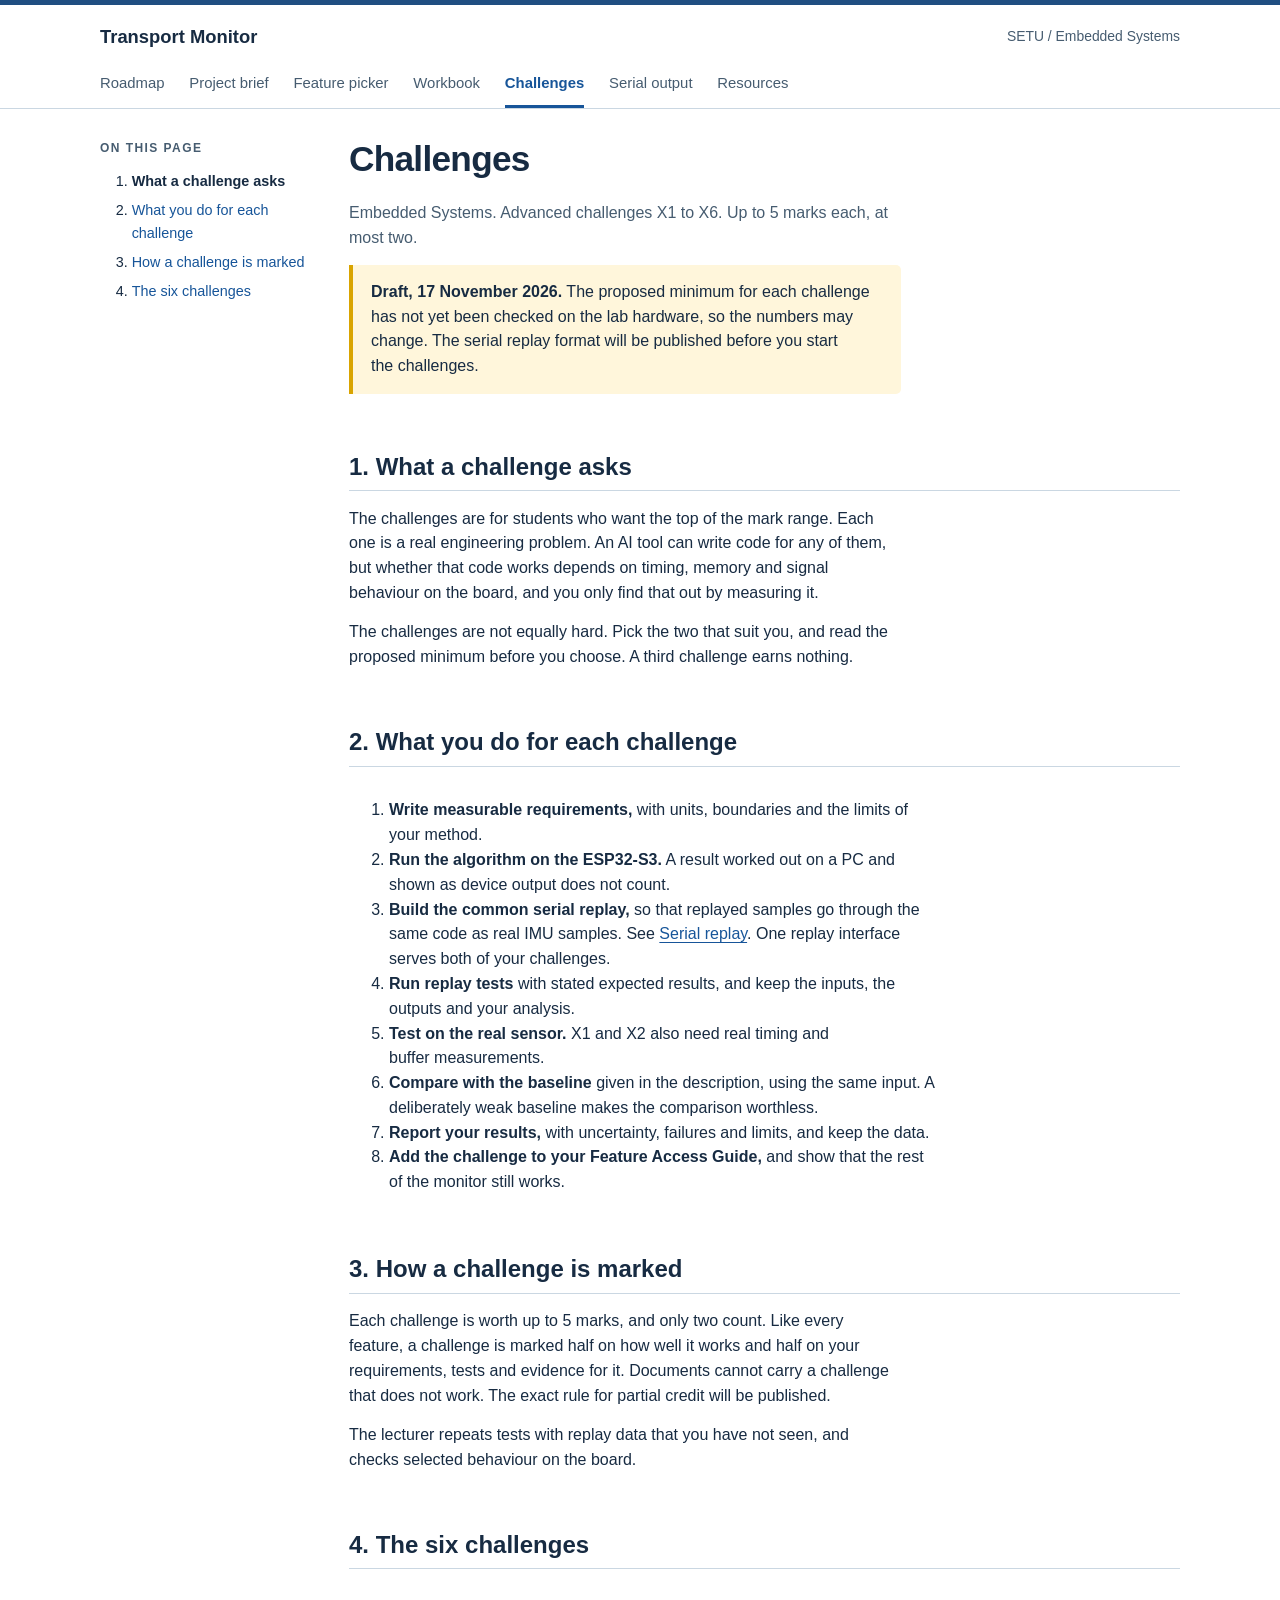
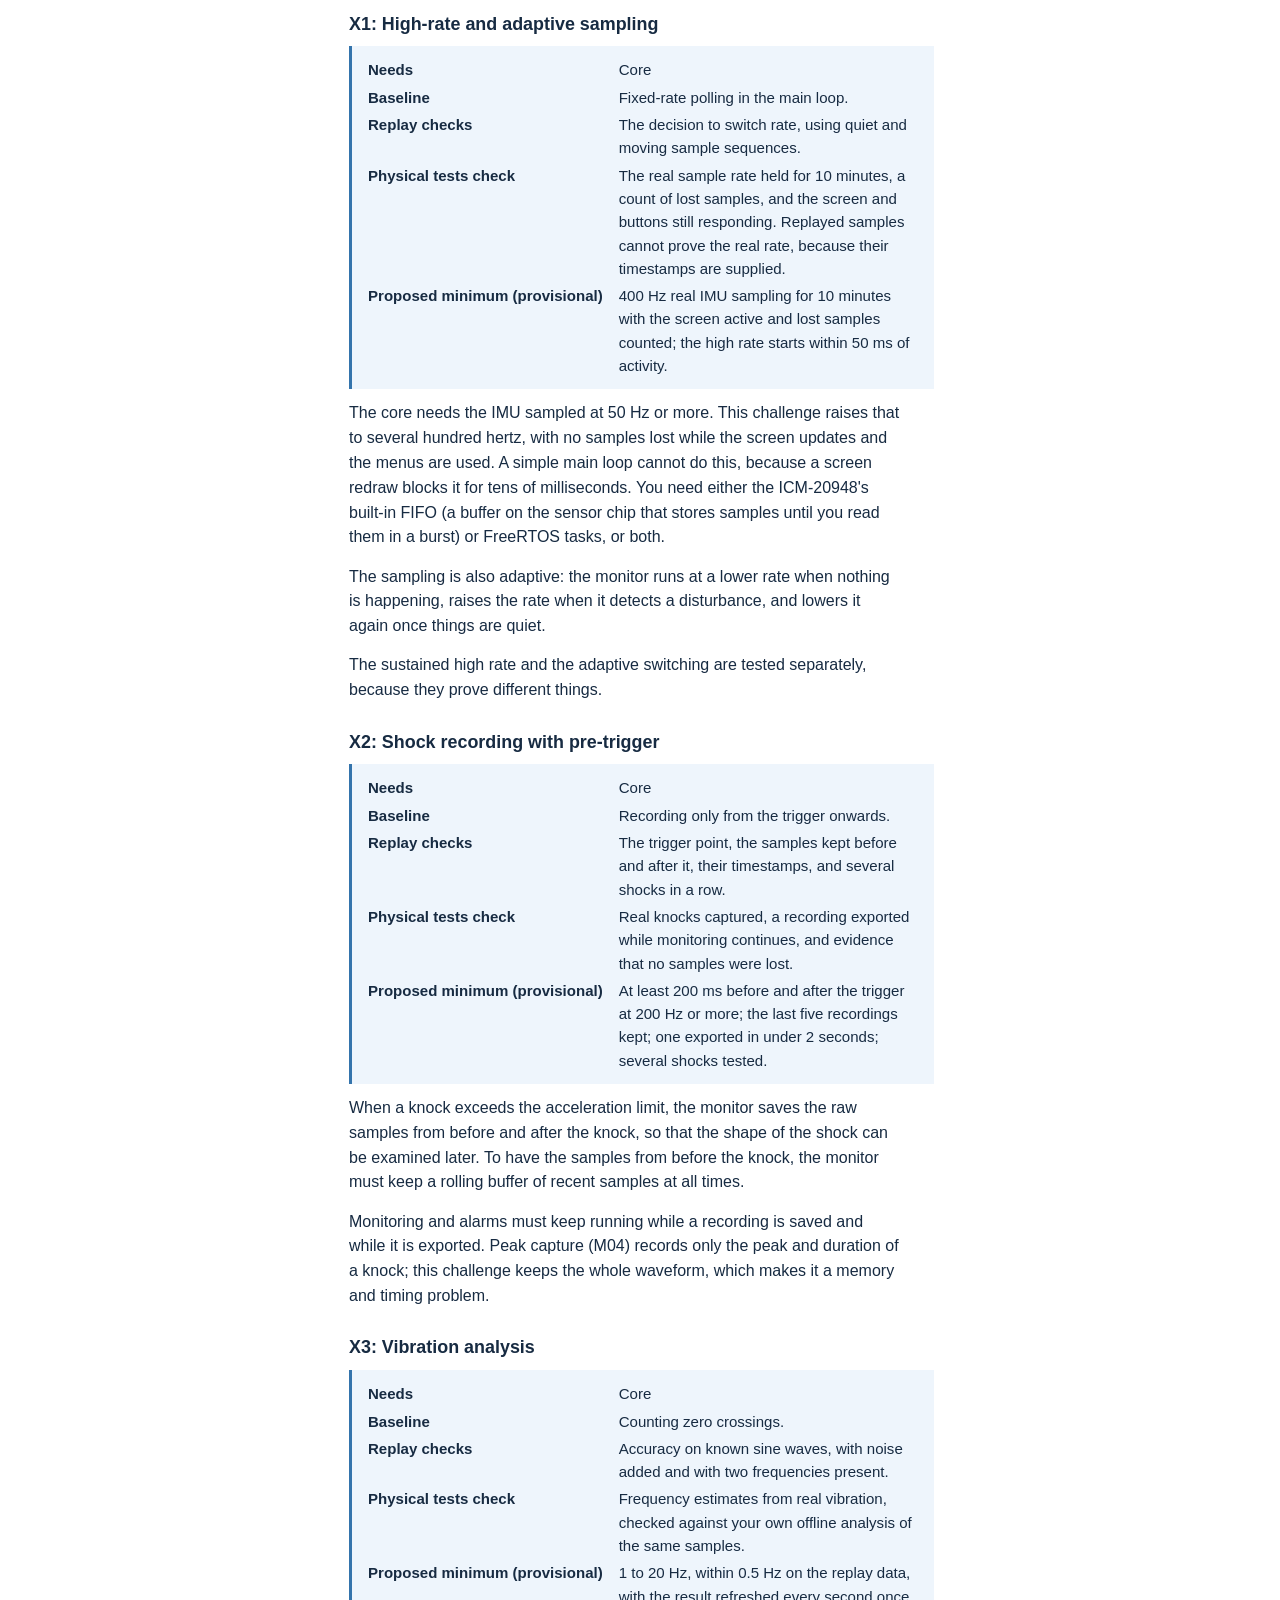
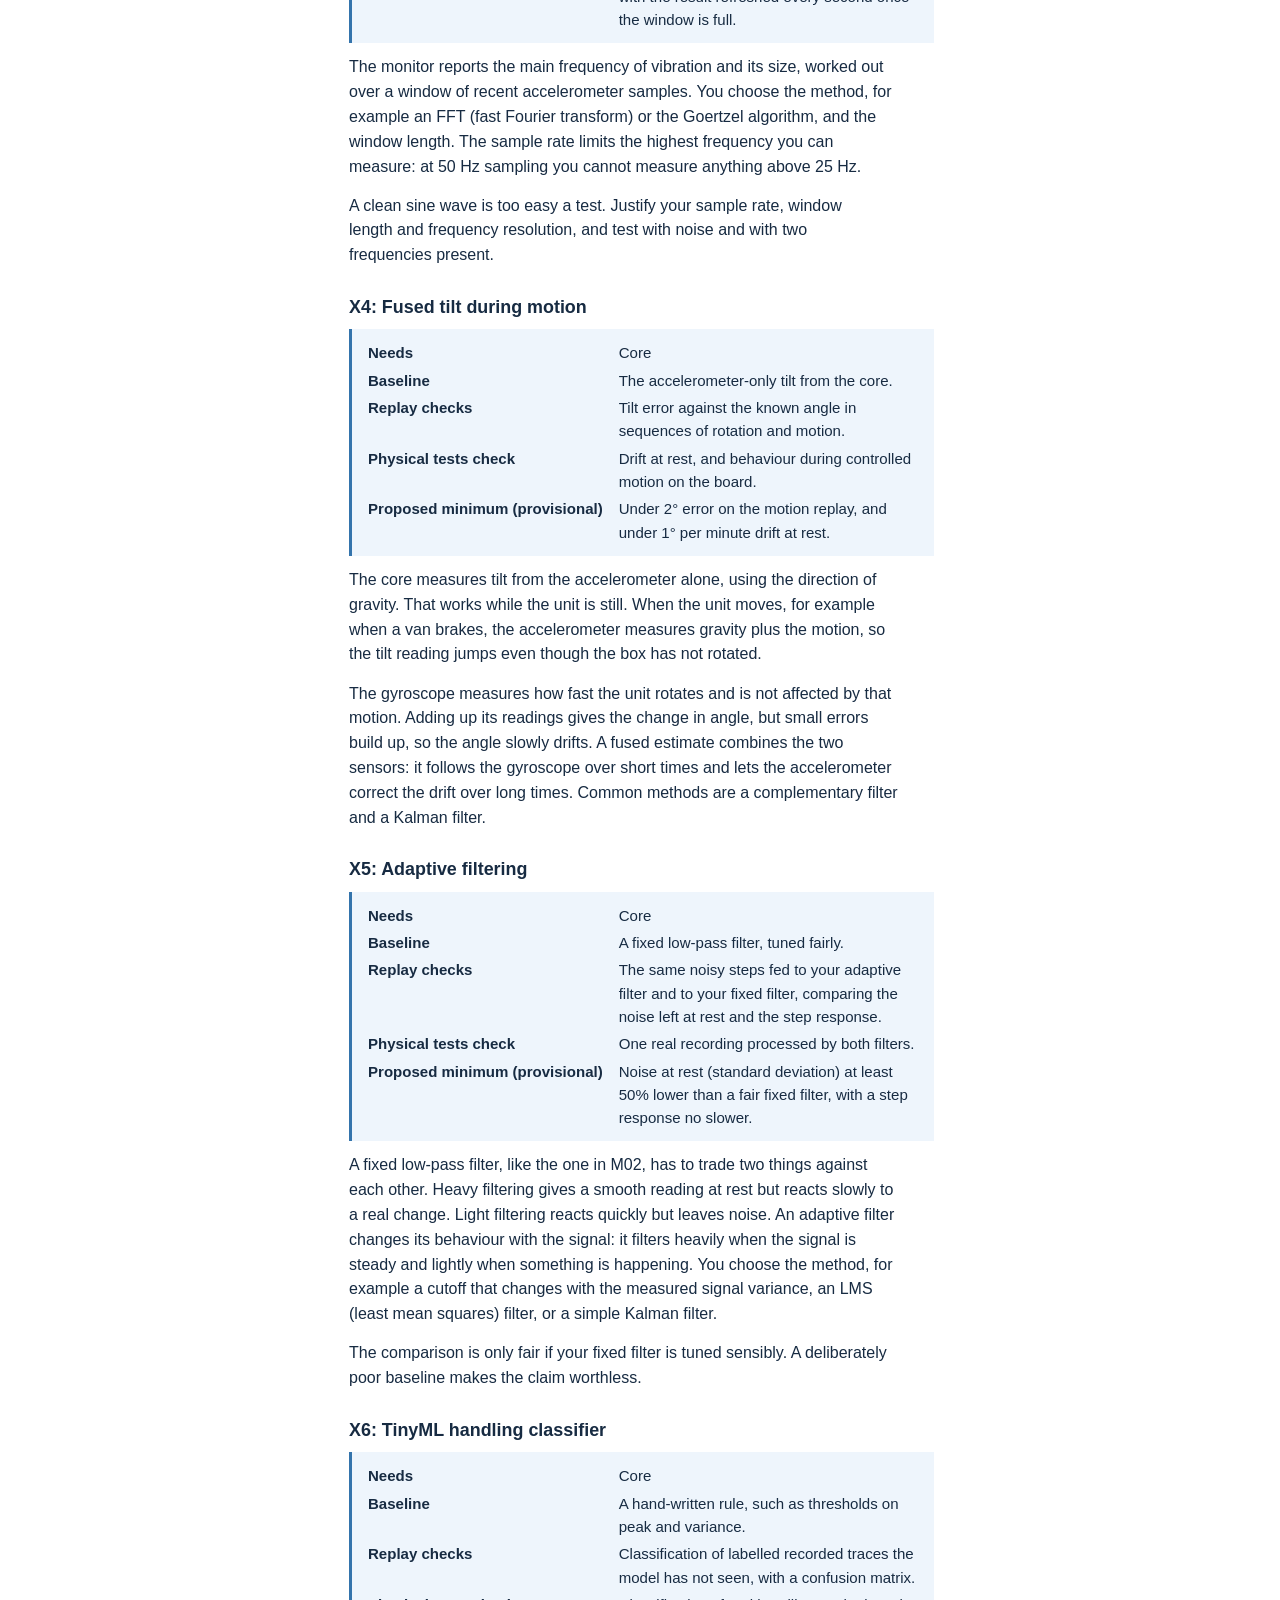
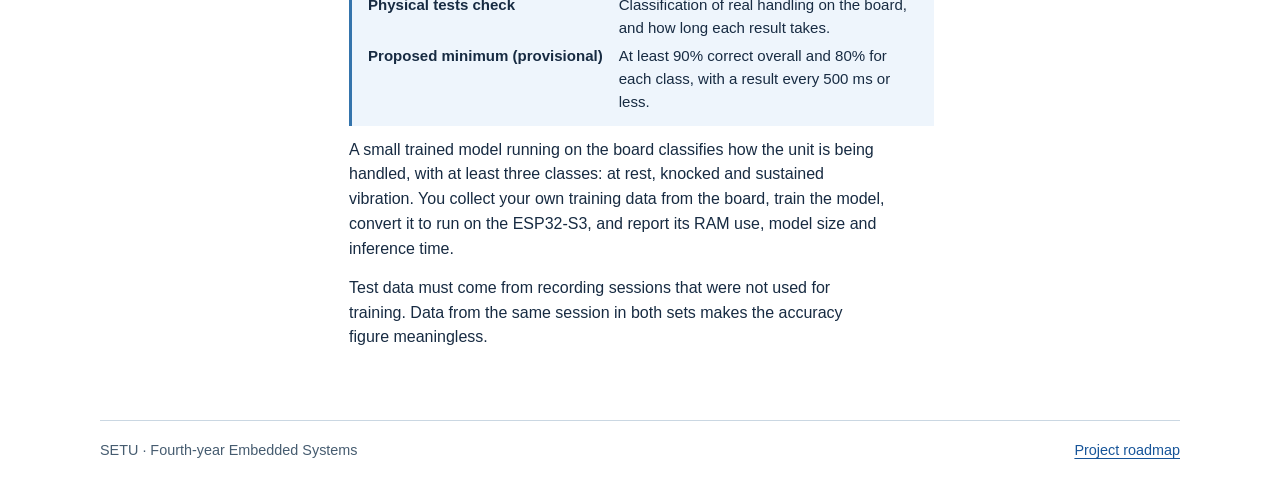
==== advanced.html @ 6c2f84ed "Follow the 17 Nov handoff and the 18 Nov standard feature rules Core and standard features are now t" ====
<!doctype html>
<html lang="en"><head><meta charset="utf-8"><meta name="viewport" content="width=device-width, initial-scale=1"><title>Challenges | Transport Monitor</title><link rel="icon" href="favicon.svg" type="image/svg+xml"><link rel="stylesheet" href="guide.css"></head>
<body><a class="skip" href="#main">Skip to content</a><header><div class="mast"><a href="index.html" class="brand">Transport Monitor</a><span>SETU / Embedded Systems</span></div><nav class="tabs" aria-label="Project guide"><a href="index.html">Roadmap</a><a href="brief.html">Project brief</a><a href="picker.html">Feature picker</a><a href="workbook.html">Workbook</a><a href="advanced.html" aria-current="page">Challenges</a><a href="protocol.html">Serial output</a><a href="resources.html">Resources</a></nav></header>
<main id="main" class="doc">

<h1>Challenges</h1>
<p class="sub">Embedded Systems. Advanced challenges X1 to X6. Up to 5 marks each, at most two.</p>

<p class="draft"><strong>Draft, 17 November 2026.</strong> The proposed minimum for each challenge has not yet been checked on the lab hardware, so the numbers may change. The serial replay format will be published before you start the challenges.</p>

<nav aria-label="Challenges contents">
<ol>
  <li><a href="#what">What a challenge asks</a></li>
  <li><a href="#each">What you do for each challenge</a></li>
  <li><a href="#marks">How a challenge is marked</a></li>
  <li><a href="#list">The six challenges</a></li>
</ol>
</nav>

<h2 id="what">1. What a challenge asks</h2>
<p>The challenges are for students who want the top of the mark range. Each one is a real engineering problem. An AI tool can write code for any of them, but whether that code works depends on timing, memory and signal behaviour on the board, and you only find that out by measuring it.</p>
<p>The challenges are not equally hard. Pick the two that suit you, and read the proposed minimum before you choose. A third challenge earns nothing.</p>

<h2 id="each">2. What you do for each challenge</h2>
<ol>
  <li><strong>Write measurable requirements,</strong> with units, boundaries and the limits of your method.</li>
  <li><strong>Run the algorithm on the ESP32-S3.</strong> A result worked out on a PC and shown as device output does not count.</li>
  <li><strong>Build the common serial replay,</strong> so that replayed samples go through the same code as real IMU samples. See <a href="protocol.html#replay">Serial replay</a>. One replay interface serves both of your challenges.</li>
  <li><strong>Run replay tests</strong> with stated expected results, and keep the inputs, the outputs and your analysis.</li>
  <li><strong>Test on the real sensor.</strong> X1 and X2 also need real timing and buffer measurements.</li>
  <li><strong>Compare with the baseline</strong> given in the description, using the same input. A deliberately weak baseline makes the comparison worthless.</li>
  <li><strong>Report your results,</strong> with uncertainty, failures and limits, and keep the data.</li>
  <li><strong>Add the challenge to your Feature Access Guide,</strong> and show that the rest of the monitor still works.</li>
</ol>

<h2 id="marks">3. How a challenge is marked</h2>
<p>Each challenge is worth up to 5 marks, and only two count. Like every feature, a challenge is marked half on how well it works and half on your requirements, tests and evidence for it. Documents cannot carry a challenge that does not work. The exact rule for partial credit will be published.</p>
<p>The lecturer repeats tests with replay data that you have not seen, and checks selected behaviour on the board.</p>

<h2 id="list">4. The six challenges</h2>
<noscript>Enable JavaScript to read the challenge descriptions.</noscript>
<div data-catalog="Challenges"></div>

</main><footer>SETU · Fourth-year Embedded Systems <a href="index.html">Project roadmap</a></footer><script src="page.js"></script><script src="features.js"></script><script src="catalog.js"></script></body></html>
---- guide.css ----
:root { color-scheme: light; --ink:#172b42; --muted:#465c70; --blue:#175599; --line:#cad7e2; --tint:#eef5fc;
  --blue-deep:#073767; --masthead:#204e81; --rule-blue:#3474ac; --focus:#ad5b00;
  --draft:#fff6db; --draft-rule:#d9a400; --code:#f0f4f7; --panel:#f3f7fb;
  --field:#97aabc; --button-border:#a7bdd1; --handin-border:#9eb6ce;
  --progress:#173b60; --progress-fill:#86cdbf; }
* { box-sizing:border-box }
body { margin:0; color:var(--ink); background:#fff; font:16px/1.55 "Segoe UI",Arial,sans-serif }
a { color:var(--blue); text-underline-offset:.18em }
a:hover { color:var(--blue-deep) }
:focus-visible { outline:3px solid var(--focus); outline-offset:3px }
header { border-top:5px solid var(--masthead); border-bottom:1px solid var(--line) }
.mast,.tabs,main,footer { width:min(100% - 40px,1080px); margin:auto }
.mast,.tabs { display:flex; align-items:center }
.mast { justify-content:space-between; padding:18px 0 10px; gap:10px }
.mast span,small,time { color:var(--muted); font-size:.87rem }
.brand { font-size:1.15rem; font-weight:750; text-decoration:none; color:var(--ink) }
.tabs { gap:1.55rem; flex-wrap:wrap }
.tabs a { text-decoration:none; font-size:.93rem; padding:10px 0; border-bottom:3px solid transparent; color:var(--muted) }
.tabs a[aria-current] { color:var(--blue); border-color:var(--blue); font-weight:700 }
main { padding:30px 0 55px }
footer { border-top:1px solid var(--line); padding:18px 0 30px; display:flex; justify-content:space-between; gap:12px; color:var(--muted); font-size:.9rem }
h1,h2,h3,p { margin:0 0 .65em }
h1 { font-size:clamp(1.75rem,3.4vw,2.2rem); line-height:1.12; letter-spacing:-.02em }
h2 { font-size:1.5rem; line-height:1.25; margin-top:1.8em; padding-bottom:.35em; border-bottom:1px solid var(--line) }
h3 { font-size:1.12rem; margin-top:1.25em }
/* Segoe UI averages about 0.8ch per character, so 62ch holds roughly 75 characters a line. */
p,li { max-width:62ch; text-wrap:pretty } p { margin-bottom:.9em }
h1,h2,h3 { text-wrap:balance }
.hero { display:grid; grid-template-columns:1.9fr 1fr; align-items:end; gap:36px; padding:0 0 22px }
.hero h1 { font-size:clamp(2rem,4.2vw,2.7rem); letter-spacing:-.03em; margin-bottom:.25em }
.hero p:last-child,.intro { font-size:1.12rem; color:var(--muted); max-width:63ch }
.instrument { border-left:3px solid var(--rule-blue); padding:16px 20px; background:var(--tint); display:grid; gap:4px; font-size:.9rem }
.instrument b { color:var(--muted); font-size:.8rem }.instrument strong { font-size:1.05rem }
.progress { background:var(--progress); color:white; padding:13px 22px; border-radius:8px; font-size:.94rem; display:flex; gap:16px; align-items:center; justify-content:space-between }
.progress a,.progress small { color:#d9eaff }.progress p { margin:2px 0 }.progress small { display:block }
progress { width:200px; height:10px; appearance:none; -webkit-appearance:none; border:0; border-radius:7px; overflow:hidden; background:#ffffff38; color:var(--progress-fill) }
progress::-webkit-progress-bar { background:#ffffff38 } progress::-webkit-progress-value { background:var(--progress-fill) } progress::-moz-progress-bar { background:var(--progress-fill) }
.milestone { display:grid; grid-template-columns:minmax(175px,1fr) 3fr; gap:30px; margin-top:32px; padding:8px 0 22px; border-bottom:1px solid var(--line) }
.part h2,.plan h2 { margin:0 0 8px; border:0 }.part strong { color:var(--muted); font-size:.95rem }
.step { display:flex; gap:15px; padding:14px 2px; border-top:1px solid var(--line) }
.step input,.option input { width:1.12rem; height:1.12rem; accent-color:var(--blue); flex:none; margin-top:5px }
.step h3,.change h3,.downloads h3 { margin:0 0 4px }.step p { margin:0 0 4px }
.step a { font-size:.9rem; margin-right:1.1em; display:inline-block; padding:3px 0 }
/* The current step: the first one not yet ticked. A tint row and a stronger first link show where to start. */
.step.current { background:var(--tint); padding-left:12px; padding-right:12px; border-top-color:transparent; border-radius:5px }
.step.current h3::after { content:"Next"; margin-left:10px; padding:1px 8px; border-radius:9px; background:var(--ink); color:#fff; font-size:.75rem; font-weight:650; vertical-align:3px }
.step.current a:first-of-type { font-weight:650 }.step:has(:checked) h3 { color:#476357 }
.handin,.box,.draft,.change { background:var(--tint); padding:15px 18px; border-radius:5px }
.handin { border-radius:0 5px 5px 0; background:#fff; border:1px solid var(--handin-border); border-left:5px solid var(--blue); margin-top:6px }
.handin b { display:block; font-size:.75rem; letter-spacing:.1em; text-transform:uppercase; color:var(--ink) }
.handin p { margin:2px 0; font-weight:600 }
.tba { display:inline-block; padding:1px 7px; border-radius:3px; background:var(--draft); color:var(--ink); font-size:.82rem; font-weight:600 }
.handin .deadline { display:inline-block; margin-top:6px; padding:2px 9px; border-radius:3px; background:var(--draft); color:var(--ink); font-size:.88rem }
.draft { border-left:4px solid var(--draft-rule); border-radius:0 5px 5px 0 } p.draft { max-width:62ch }.draft { background:var(--draft) }.sub { color:var(--muted) }
main nav ol { columns:2; background:var(--panel); padding:16px 16px 16px 44px; column-gap:2.8em }
main nav li { break-inside:avoid; margin:3px 0 }
table { border-collapse:collapse; width:100%; margin:10px 0 18px; font-size:.94rem }
td,th { padding:8px 10px; border:1px solid var(--line); text-align:left; vertical-align:top; overflow-wrap:break-word }
td:first-child code,th code { white-space:nowrap }
th { background:var(--tint) } .id { font-weight:650 }
code,pre { font-family:Consolas,monospace; background:var(--code); overflow-wrap:anywhere } code { padding:.08em .2em } pre { white-space:pre-wrap; padding:14px }
.picker-layout { display:grid; grid-template-columns:1fr minmax(235px,31%); gap:32px; align-items:start }
.plan { position:sticky; top:12px; padding:18px; background:var(--tint); border-top:3px solid var(--blue); border-radius:0 0 4px 4px; max-height:95vh; overflow:auto }
.plan p,.option small { font-size:.92rem }.option { display:flex; gap:12px; align-items:flex-start; border-top:1px solid var(--line); padding:10px 0; cursor:pointer }.option small { display:block; color:var(--muted) }
#options h2 { margin-top:1.2em }.plan button { background:var(--blue); color:white; border:0; padding:11px 15px; border-radius:4px; font:inherit; font-weight:650; cursor:pointer }
button:disabled { opacity:.55; cursor:default } .plan a { font-size:.9rem }.plan fieldset { border:1px solid var(--line); margin:0 0 12px }.plan fieldset label { display:block }
.downloads { display:grid; grid-template-columns:1fr 1fr; gap:20px }.downloads article { border:1px solid var(--line); border-radius:6px; padding:20px }
.skip { position:absolute; left:-100vw }.skip:focus { left:10px; background:white; padding:10px }
/* Long reference pages: contents list beside the text on wide screens. */
.pre-tools { display:flex; gap:6px; justify-content:flex-end; margin-bottom:-1px }
.pre-tools button { font:inherit; font-size:.8rem; color:var(--blue); background:var(--code); border:1px solid var(--line); border-bottom:0; border-radius:4px 4px 0 0; padding:3px 10px; cursor:pointer }
.pre-tools button:hover { background:var(--tint) } .pre-tools + pre { margin-top:0 } pre.formatted { white-space:pre; overflow-x:auto }
.toc-title { display:none }
.to-top { position:fixed; right:16px; bottom:16px; background:var(--blue); color:#fff; padding:8px 13px; border-radius:20px; font-size:.87rem; text-decoration:none; box-shadow:0 2px 8px #0003; opacity:0; pointer-events:none; transition:opacity .2s }
.to-top.show { opacity:1; pointer-events:auto } .to-top:hover { color:#fff; background:var(--blue-deep) }
@media(min-width:1000px) {
  main.doc { display:grid; grid-template-columns:205px minmax(0,1fr); column-gap:44px; align-items:start }
  main.doc > * { grid-column:2; min-width:0 }
  main.doc > nav { grid-column:1; grid-row:1 / span 400; position:sticky; top:14px; max-height:calc(100vh - 28px); overflow:auto; font-size:.9rem }
  main.doc > nav ol { columns:1; background:none; padding:0 0 0 2.2em; margin:0 }
  main.doc > nav a { text-decoration:none; display:block; padding:2px 0 } main.doc > nav a:hover { text-decoration:underline }
  main.doc > nav a[aria-current] { font-weight:700; color:var(--ink) }
  .toc-title { display:block; font-size:.75rem; font-weight:750; letter-spacing:.12em; text-transform:uppercase; color:var(--muted); margin-bottom:8px }
  .to-top { display:none }
}
table.catalog { table-layout:fixed } table.catalog th:first-child { width:6.2rem } table.catalog th:nth-child(3) { width:15rem } table.catalog th:nth-child(4) { width:9.5rem }
.challenge { margin-top:1.6em } .challenge h3 { margin-bottom:8px }
.facts { display:grid; grid-template-columns:max-content 1fr; gap:4px 16px; margin:0 0 12px; padding:12px 16px; background:var(--tint); border-left:3px solid var(--rule-blue); font-size:.94rem; max-width:70ch }
.facts dt { font-weight:650 } .facts dd { margin:0 }
/* Feature picker */
.option small:empty { display:none } .option-link { display:block; font-size:.9rem; margin:-4px 0 10px 2.05rem }
.cap-note { background:var(--draft); padding:9px 12px; border-radius:4px; font-size:.92rem }
.marks { width:100%; margin:6px 0 10px; font-size:.9rem } .marks td,.marks th { border:0; border-bottom:1px solid var(--line); padding:5px 4px; background:none } .marks td:last-child { text-align:right; white-space:nowrap } .marks tr.total td { font-weight:700; border-bottom:0 } .marks tr.off td { color:var(--muted) }
.plan .note { font-size:.86rem; color:var(--muted) } .plan button { width:100%; margin:4px 0 8px }
/* The workbook button and the reason it is disabled stay in view at the bottom of the plan panel when the panel scrolls. */
.plan-action { position:sticky; bottom:-18px; margin:12px -18px -18px; padding:10px 18px 6px; background:var(--tint); border-top:1px solid var(--line) }
.plan-action p:empty { display:none } .plan-action p { margin:0 0 6px; font-size:.9rem }
/* Phones: the plan sits far below the options, so a bar at the bottom of the screen shows the count after each tick. */
.plan-bar { display:none }
@media(min-width:721px) { .narrow-only { display:none } }
@media(max-width:720px) {
  .plan-bar { display:flex; justify-content:space-between; align-items:center; gap:12px; position:fixed; left:0; right:0; bottom:0; padding:10px 20px; background:var(--progress); color:#fff; font-size:.92rem; z-index:2 }
  .plan-bar a { color:#d9eaff; padding:4px 0 } body:has(.plan-bar) { padding-bottom:52px }
  .plan-action { position:static; margin:12px 0 0; padding:10px 0 0; background:none }
}
@media(max-width:720px) { .hero,.milestone,.picker-layout,.downloads { grid-template-columns:1fr; gap:12px }.mast { flex-wrap:wrap }.tabs { gap:2px 14px }.tabs a { padding:5px 0 }.progress { align-items:flex-start; flex-direction:column }.plan { position:static; max-height:none }.instrument { padding:12px 16px }.milestone { margin-top:20px }.hero { padding-bottom:18px } main { padding-top:24px } main nav ol { columns:1 } footer { flex-wrap:wrap } td,th { padding:5px; font-size:.86rem } table { display:block; overflow-x:auto } table.catalog { display:table; table-layout:auto } table.catalog th { width:auto !important } .facts { grid-template-columns:1fr; gap:0 } .facts dd { margin-bottom:6px } progress { width:100% } .progress > div:last-child { width:100% } }
@media print { header,footer,.skip,.progress,.plan button { display:none } main { width:100%; padding:0 } h2,h3 { break-after:avoid } tr,.step { break-inside:avoid } }
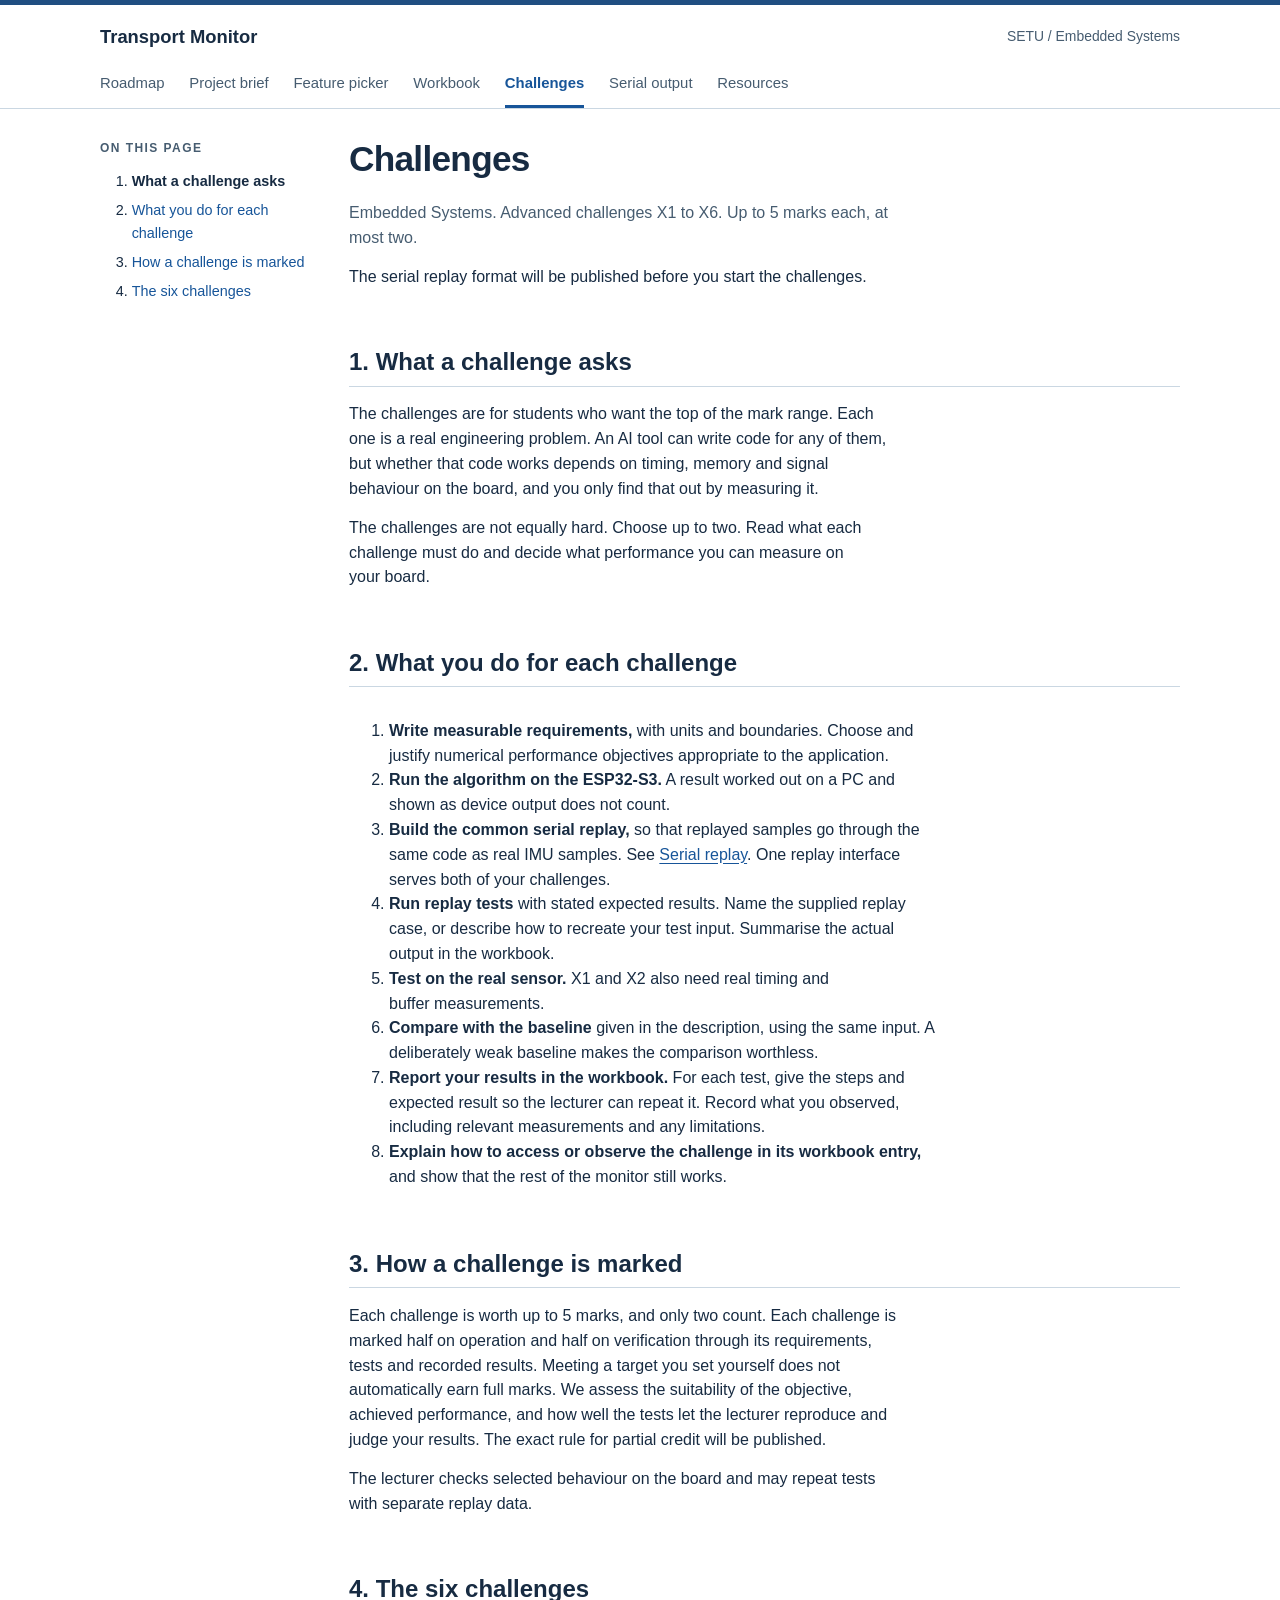
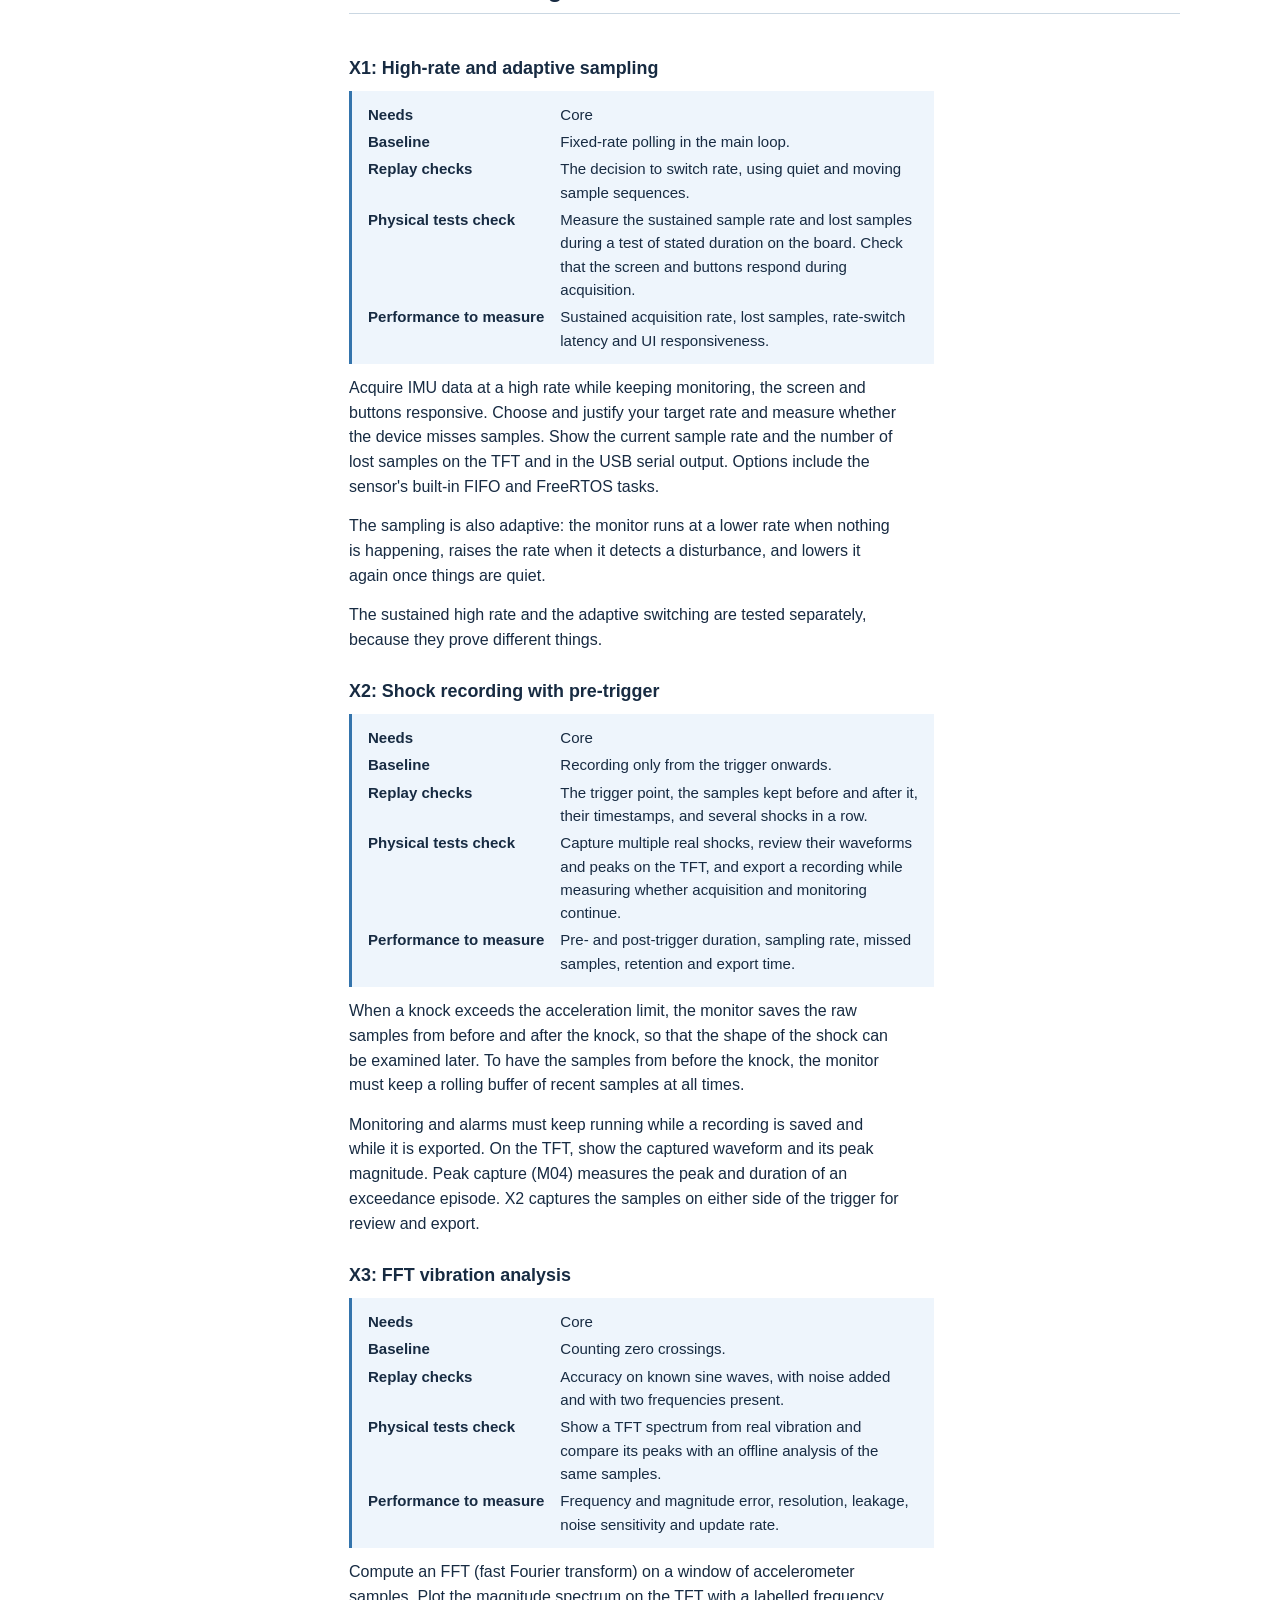
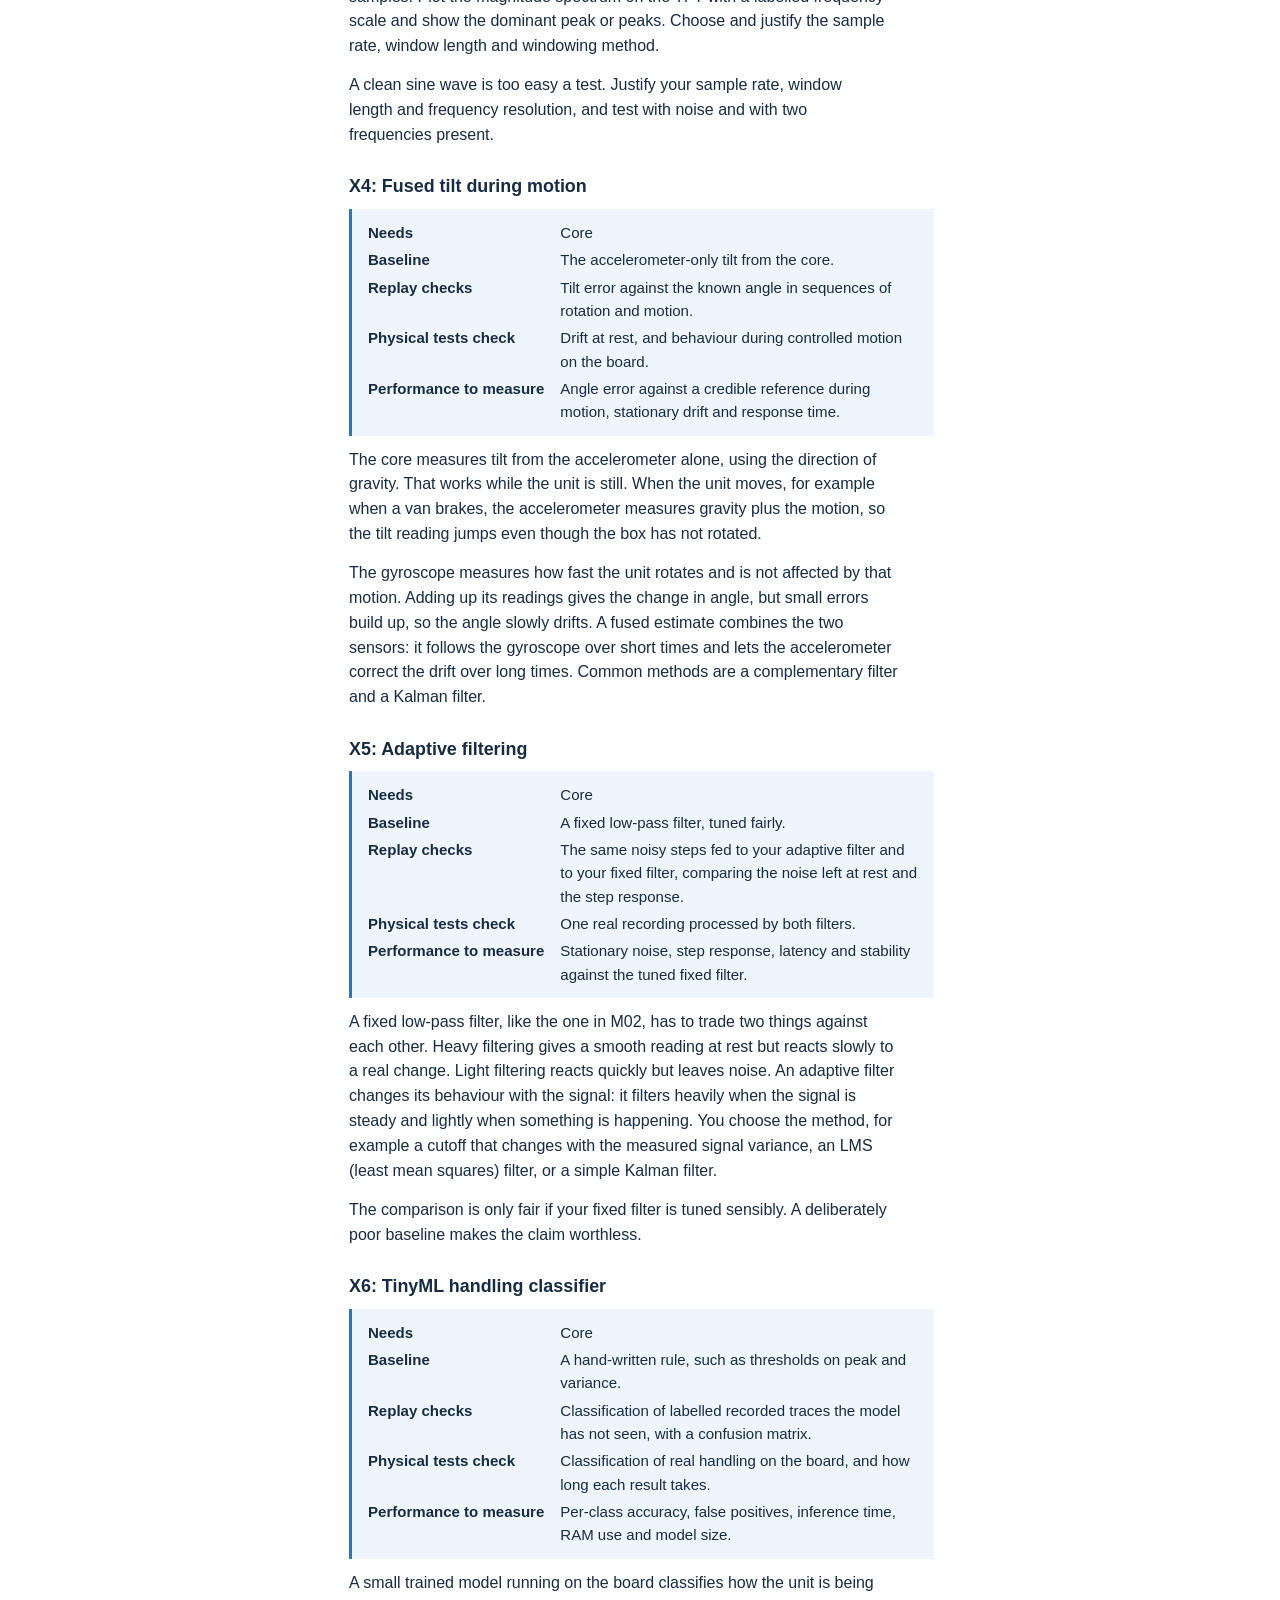
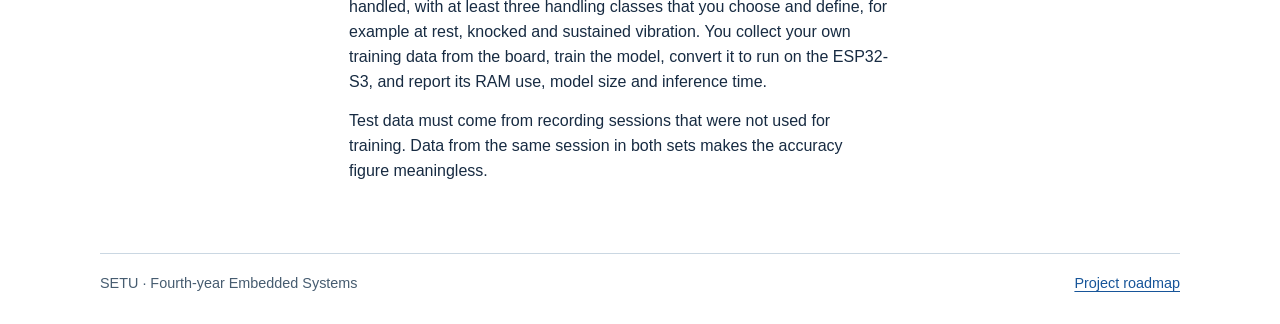
==== commit 39fb220a: "Two-part project: Part 1 basic monitor, Part 2 extension (24 Nov 2026)" ====
--- a/advanced.html
+++ b/advanced.html
@@ -6,7 +6,7 @@
 <h1>Challenges</h1>
 <p class="sub">Embedded Systems. Advanced challenges X1 to X6. Up to 5 marks each, at most two.</p>
 
-<p class="draft"><strong>Draft, 17 November 2026.</strong> The proposed minimum for each challenge has not yet been checked on the lab hardware, so the numbers may change. The serial replay format will be published before you start the challenges.</p>
+<p>The serial replay format will be published before you start the challenges.</p>
 
 <nav aria-label="Challenges contents">
 <ol>
@@ -19,23 +19,23 @@
 
 <h2 id="what">1. What a challenge asks</h2>
 <p>The challenges are for students who want the top of the mark range. Each one is a real engineering problem. An AI tool can write code for any of them, but whether that code works depends on timing, memory and signal behaviour on the board, and you only find that out by measuring it.</p>
-<p>The challenges are not equally hard. Pick the two that suit you, and read the proposed minimum before you choose. A third challenge earns nothing.</p>
+<p>The challenges are not equally hard. Choose up to two. Read what each challenge must do and decide what performance you can measure on your board.</p>
 
 <h2 id="each">2. What you do for each challenge</h2>
 <ol>
-  <li><strong>Write measurable requirements,</strong> with units, boundaries and the limits of your method.</li>
+  <li><strong>Write measurable requirements,</strong> with units and boundaries. Choose and justify numerical performance objectives appropriate to the application.</li>
   <li><strong>Run the algorithm on the ESP32-S3.</strong> A result worked out on a PC and shown as device output does not count.</li>
   <li><strong>Build the common serial replay,</strong> so that replayed samples go through the same code as real IMU samples. See <a href="protocol.html#replay">Serial replay</a>. One replay interface serves both of your challenges.</li>
-  <li><strong>Run replay tests</strong> with stated expected results, and keep the inputs, the outputs and your analysis.</li>
+  <li><strong>Run replay tests</strong> with stated expected results. Name the supplied replay case, or describe how to recreate your test input. Summarise the actual output in the workbook.</li>
   <li><strong>Test on the real sensor.</strong> X1 and X2 also need real timing and buffer measurements.</li>
   <li><strong>Compare with the baseline</strong> given in the description, using the same input. A deliberately weak baseline makes the comparison worthless.</li>
-  <li><strong>Report your results,</strong> with uncertainty, failures and limits, and keep the data.</li>
-  <li><strong>Add the challenge to your Feature Access Guide,</strong> and show that the rest of the monitor still works.</li>
+  <li><strong>Report your results in the workbook.</strong> For each test, give the steps and expected result so the lecturer can repeat it. Record what you observed, including relevant measurements and any limitations.</li>
+  <li><strong>Explain how to access or observe the challenge in its workbook entry,</strong> and show that the rest of the monitor still works.</li>
 </ol>
 
 <h2 id="marks">3. How a challenge is marked</h2>
-<p>Each challenge is worth up to 5 marks, and only two count. Like every feature, a challenge is marked half on how well it works and half on your requirements, tests and evidence for it. Documents cannot carry a challenge that does not work. The exact rule for partial credit will be published.</p>
-<p>The lecturer repeats tests with replay data that you have not seen, and checks selected behaviour on the board.</p>
+<p>Each challenge is worth up to 5 marks, and only two count. Each challenge is marked half on operation and half on verification through its requirements, tests and recorded results. Meeting a target you set yourself does not automatically earn full marks. We assess the suitability of the objective, achieved performance, and how well the tests let the lecturer reproduce and judge your results. The exact rule for partial credit will be published.</p>
+<p>The lecturer checks selected behaviour on the board and may repeat tests with separate replay data.</p>
 
 <h2 id="list">4. The six challenges</h2>
 <noscript>Enable JavaScript to read the challenge descriptions.</noscript>
--- a/guide.css
+++ b/guide.css
@@ -105,3 +105,7 @@
 }
 @media(max-width:720px) { .hero,.milestone,.picker-layout,.downloads { grid-template-columns:1fr; gap:12px }.mast { flex-wrap:wrap }.tabs { gap:2px 14px }.tabs a { padding:5px 0 }.progress { align-items:flex-start; flex-direction:column }.plan { position:static; max-height:none }.instrument { padding:12px 16px }.milestone { margin-top:20px }.hero { padding-bottom:18px } main { padding-top:24px } main nav ol { columns:1 } footer { flex-wrap:wrap } td,th { padding:5px; font-size:.86rem } table { display:block; overflow-x:auto } table.catalog { display:table; table-layout:auto } table.catalog th { width:auto !important } .facts { grid-template-columns:1fr; gap:0 } .facts dd { margin-bottom:6px } progress { width:100% } .progress > div:last-child { width:100% } }
 @media print { header,footer,.skip,.progress,.plan button { display:none } main { width:100%; padding:0 } h2,h3 { break-after:avoid } tr,.step { break-inside:avoid } }
+
+/* Short descriptions under the standard feature titles in the brief. */
+.catalog details summary { cursor: pointer; }
+.catalog details p { margin: 0.5em 0 0.25em; color: var(--muted); }
